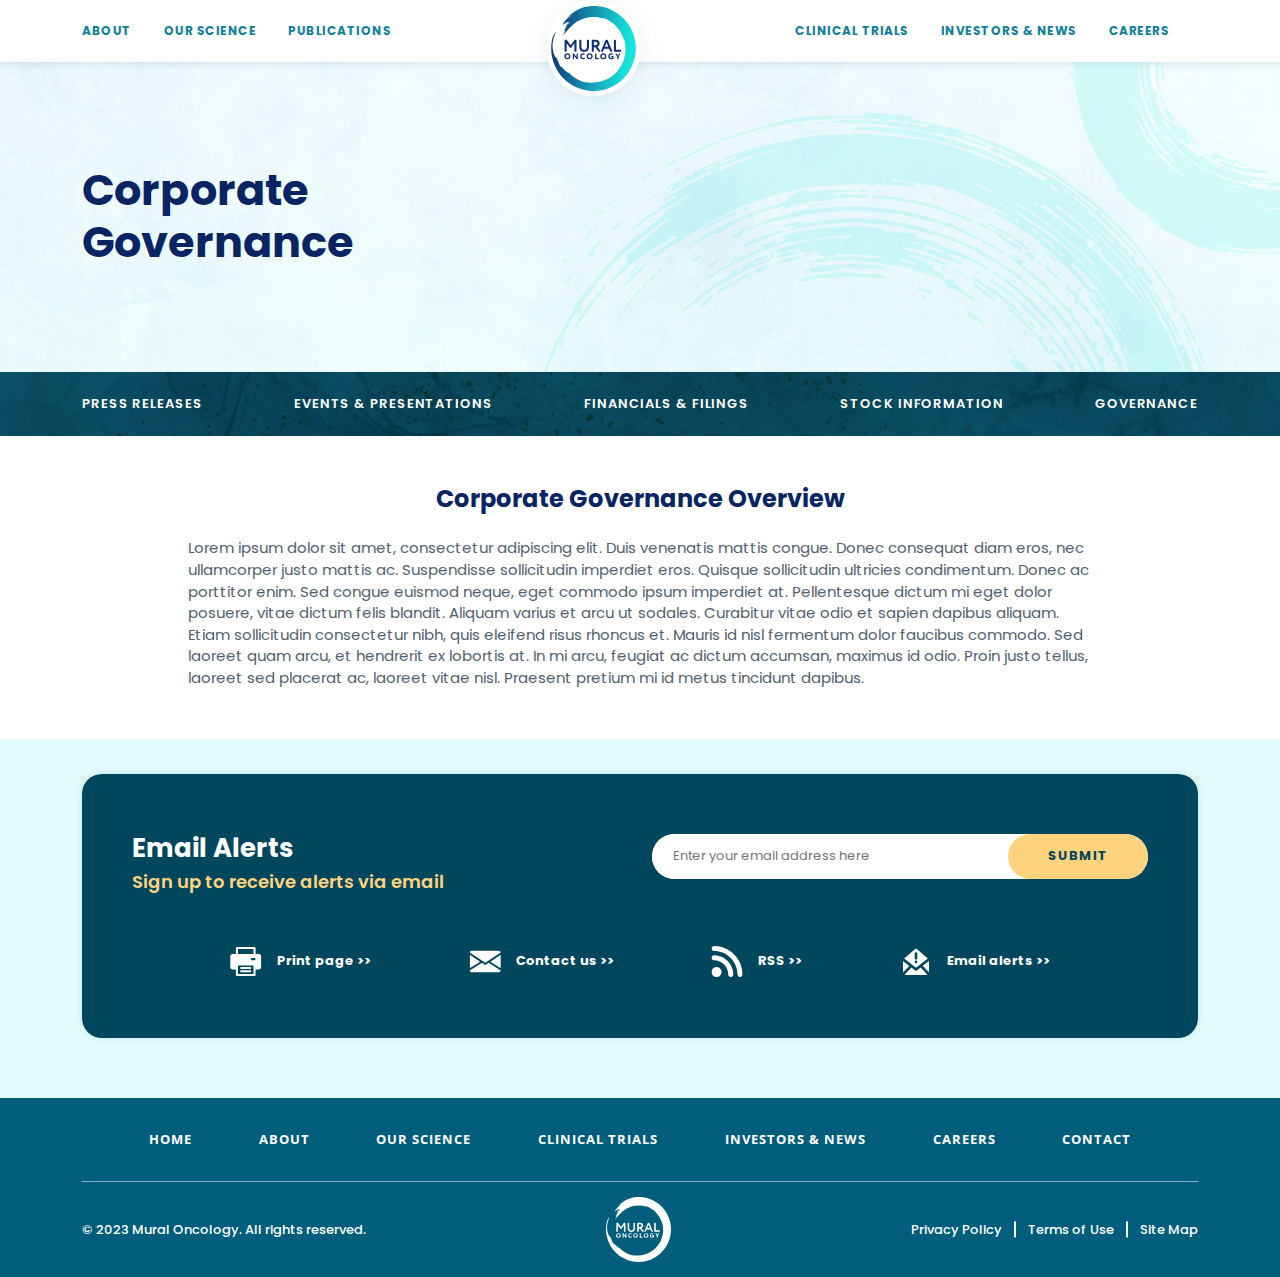
==== corporate-governance.html @ b58acbd0 "in-1" ====
<!DOCTYPE html>
<html lang="en">
  <head>
    <meta charset="utf-8" />
    <title>Investor</title>
    <meta
      name="viewport"
      content="width=device-width, initial-scale=1, shrink-to-fit=no"
    />
    <meta name="description" content="Site description will be here" />
    <link rel="stylesheet" type="text/css" href="css/bootstrap.min.css" />
    <link rel="stylesheet" type="text/css" href="css/owl.carousel.min.css" />
    <link
      href="https://kit-pro.fontawesome.com/releases/v5.15.2/css/pro.min.css"
      rel="stylesheet"
    />
    <link rel="stylesheet" href="css/nice-select.css" />
    <link rel="stylesheet" href="css/default-edit.css" />
    <link rel="stylesheet" type="text/css" href="style.css" />
    <link rel="stylesheet" type="text/css" href="css/responsive.css" />
    <!--End ALL STYLESHEET -->
  </head>

  <body>
    <!-- preloader -->
    <div id="preloader"></div>
    <!-- preloader-end -->
    <!-- main-wrap -->
    <div class="main-wrap">
      <!-- offcanvas-start -->
      <div class="offcanvas-menu">
        <div class="offmenu" id="menuParent">
          <a href="#" class="offcanvas-close"><i class="fal fa-times"></i></a>
          <ul class="mobile-menu" id="mbl-menu-parent">
            <li>
              <a
                class="collapsed"
                data-bs-toggle="collapse"
                data-bs-target="#mbl-mn-32"
                href="#"
                >ABOUT <i class="fal fa-chevron-down"></i
              ></a>
              <div
                class="collapse off-collapsed-items"
                id="mbl-mn-32"
                data-bs-parent="#mbl-menu-parent"
              >
                <ul class="dropdown-ul">
                  <li><a href="#">Leaders</a></li>
                </ul>
              </div>
            </li>
            <li>
              <a
                class="collapsed"
                data-bs-toggle="collapse"
                data-bs-target="#mbl-mn-er4"
                href="#"
                >OUR SCIENCE <i class="fal fa-chevron-down"></i
              ></a>
              <div
                class="collapse off-collapsed-items"
                id="mbl-mn-er4"
                data-bs-parent="#mbl-menu-parent"
              >
                <ul class="dropdown-ul">
                  <li><a href="#">Pipeline</a></li>
                </ul>
              </div>
            </li>
            <li><a href="#">PUBLICATIONS</a></li>
            <li><a href="#">CLINICAL TRIALS</a></li>
            <li>
              <a
                class="collapsed"
                data-bs-toggle="collapse"
                data-bs-target="#mbl-mn-sde"
                href="#"
                >INVESTORS & NEWS <i class="fal fa-chevron-down"></i
              ></a>
              <div
                class="collapse off-collapsed-items"
                id="mbl-mn-sde"
                data-bs-parent="#mbl-menu-parent"
              >
                <ul class="dropdown-ul">
                  <li><a href="press-release.html">Press Releases</a></li>
                  <li>
                    <a href="event-and-presentations.html"
                      >Events & Presentations</a
                    >
                  </li>
                  <li>
                    <a href="financials-and-filings.html"
                      >Financials & Filings</a
                    >
                  </li>
                  <li>
                    <a href="stock-information.html">Stock Information</a>
                  </li>
                  <li><a href="corporate-governance.html">Governance</a></li>
                </ul>
              </div>
            </li>
            <li><a href="#">CAREERS</a></li>
          </ul>
        </div>
      </div>
      <div class="offcanvas-overlay"></div>
      <!-- offcanvas-start-end -->

      <!-- header-section -->
      <header class="header-section">
        <div class="header-in">
          <div class="container">
            <div class="header-section__inner">
              <div class="header-left">
                <a href="#" class="offcanvas-open d-lg-none">
                  <i class="fal fa-bars"></i>
                </a>
                <div class="main-menu d-lg-block d-none">
                  <ul>
                    <li>
                      <a href="#">ABOUT</a>
                      <div class="main-dropdown">
                        <ul class="dropdown-ul">
                          <li><a href="#">Leaders</a></li>
                        </ul>
                      </div>
                    </li>
                    <li>
                      <a href="#">OUR SCIENCE</a>
                      <div class="main-dropdown">
                        <ul class="dropdown-ul">
                          <li><a href="#">Pipeline</a></li>
                        </ul>
                      </div>
                    </li>
                    <li><a href="#">PUBLICATIONS</a></li>
                  </ul>
                </div>
              </div>
              <a href="index.html" class="header-logo">
                <img src="images/logo.svg" alt="" />
              </a>
              <div class="header-right">
                <div class="main-menu d-lg-block d-none">
                  <ul>
                    <li><a href="#">CLINICAL TRIALS</a></li>
                    <li>
                      <a href="#">INVESTORS & NEWS</a>
                      <div class="main-dropdown">
                        <ul class="dropdown-ul">
                          <li>
                            <a href="press-release.html">Press Releases</a>
                          </li>
                          <li>
                            <a href="event-and-presentations.html"
                              >Events & Presentations</a
                            >
                          </li>
                          <li>
                            <a href="financials-and-filings.html"
                              >Financials & Filings</a
                            >
                          </li>
                          <li>
                            <a href="stock-information.html"
                              >Stock Information</a
                            >
                          </li>
                          <li>
                            <a href="corporate-governance.html">Governance</a>
                          </li>
                        </ul>
                      </div>
                    </li>
                    <li><a href="#">CAREERS</a></li>
                  </ul>
                </div>
                <a href="#" class="header-search-icon">
                  <i class="far fa-search"></i>
                </a>
              </div>
            </div>
          </div>
        </div>
      </header>
      <!--End header-section -->

      <!-- main -->
      <main>
        <!-- page-title-section -->
        <section class="page-title-section">
          <div class="container">
            <div class="page-title__inner">
              <div class="page-title__content">
                <h1 class="h1 mb-0">
                  Corporate <br />
                  Governance
                </h1>
              </div>
            </div>
          </div>
        </section>
        <!-- page-title-section-end -->

        <!-- bar-menu -->
        <div class="bar-menu__outer">
          <div class="container">
            <div class="bar-menu__inner">
              <div class="bar-menu">
                <ul>
                  <li><a href="press-release.html">Press Releases</a></li>
                  <li>
                    <a href="event-and-presentations.html"
                      >Events & Presentations</a
                    >
                  </li>
                  <li>
                    <a href="financials-and-filings.html"
                      >Financials & Filings</a
                    >
                  </li>
                  <li>
                    <a href="stock-information.html">Stock Information</a>
                  </li>
                  <li><a href="corporate-governance.html">Governance</a></li>
                </ul>
              </div>
            </div>
          </div>
        </div>
        <!-- bar-menu-end -->

        <!-- cp-section -->
        <section class="cp-section">
          <div class="container">
            <div class="cp-section__inner">
              <div class="cp-content cont-blk">
                <h2 class="h2">Corporate Governance Overview</h2>
                <p>
                  Lorem ipsum dolor sit amet, consectetur adipiscing elit. Duis
                  venenatis mattis congue. Donec consequat diam eros, nec
                  ullamcorper justo mattis ac. Suspendisse sollicitudin
                  imperdiet eros. Quisque sollicitudin ultricies condimentum.
                  Donec ac porttitor enim. Sed congue euismod neque, eget
                  commodo ipsum imperdiet at. Pellentesque dictum mi eget dolor
                  posuere, vitae dictum felis blandit. Aliquam varius et arcu ut
                  sodales. Curabitur vitae odio et sapien dapibus aliquam. Etiam
                  sollicitudin consectetur nibh, quis eleifend risus rhoncus et.
                  Mauris id nisl fermentum dolor faucibus commodo. Sed laoreet
                  quam arcu, et hendrerit ex lobortis at. In mi arcu, feugiat ac
                  dictum accumsan, maximus id odio. Proin justo tellus, laoreet
                  sed placerat ac, laoreet vitae nisl. Praesent pretium mi id
                  metus tincidunt dapibus.
                </p>
              </div>
            </div>
          </div>
        </section>
        <!-- cp-section-end -->

        <!-- cta-section -->
        <section class="cta-section">
          <div class="container">
            <div class="cta-section__inner">
              <div class="cta__box">
                <div class="cta__box__sr row">
                  <div class="col-lg-6">
                    <div class="cta__sr-content">
                      <h3>Email Alerts</h3>
                      <h4>Sign up to receive alerts via email</h4>
                    </div>
                  </div>
                  <div class="col-lg-6">
                    <div class="cta__mail">
                      <input
                        type="text"
                        class="input"
                        placeholder="Enter your email address here"
                      />
                      <button class="submit-button">SUBMIT</button>
                    </div>
                  </div>
                </div>
                <div class="cta__menu">
                  <a href="#" class="a">
                    <div class="icon">
                      <svg
                        xmlns="http://www.w3.org/2000/svg"
                        width="44"
                        height="43"
                        viewBox="0 0 44 43"
                        fill="none"
                      >
                        <g clip-path="url(#clip0_32_1271)">
                          <path
                            d="M27.799 33.5796H15.4297C14.6415 33.5796 14.0024 34.2213 14.0024 35.0129C14.0024 35.8046 14.6414 36.4463 15.4297 36.4463H27.7989C28.5871 36.4463 29.2261 35.8046 29.2261 35.0129C29.2261 34.2213 28.5871 33.5796 27.799 33.5796Z"
                            fill="white"
                          />
                          <path
                            d="M27.799 29.0591H15.4297C14.6415 29.0591 14.0024 29.7008 14.0024 30.4924C14.0024 31.2841 14.6414 31.9258 15.4297 31.9258H27.7989C28.5871 31.9258 29.2261 31.2841 29.2261 30.4924C29.2261 29.7008 28.5871 29.0591 27.799 29.0591Z"
                            fill="white"
                          />
                          <path
                            d="M39.6924 11.246H35.1513V2.95045C35.1513 2.1589 34.5123 1.51709 33.724 1.51709H9.50459C8.71642 1.51709 8.07735 2.15881 8.07735 2.95045V11.246H3.53621C1.69995 11.246 0.206055 12.7464 0.206055 14.5905V29.0108C0.206055 30.8549 1.69995 32.3552 3.53621 32.3552H8.0776V40.0494C8.0776 40.8409 8.71659 41.4827 9.50485 41.4827H33.7238C34.5119 41.4827 35.151 40.841 35.151 40.0494V32.3552H39.6924C41.5287 32.3552 43.0226 30.8549 43.0226 29.0108V14.5905C43.0226 12.7465 41.5287 11.246 39.6924 11.246ZM10.9318 4.38381H32.2968V11.246H10.9318V4.38381ZM32.2965 38.616H10.9321C10.9321 38.3359 10.9321 27.2359 10.9321 26.8894H32.2966C32.2965 27.2446 32.2965 38.3467 32.2965 38.616ZM33.724 19.6625H30.0911C29.3029 19.6625 28.6638 19.0208 28.6638 18.2291C28.6638 17.4375 29.3028 16.7958 30.0911 16.7958H33.724C34.5122 16.7958 35.1513 17.4375 35.1513 18.2291C35.1513 19.0208 34.5123 19.6625 33.724 19.6625Z"
                            fill="white"
                          />
                        </g>
                        <defs>
                          <clipPath id="clip0_32_1271">
                            <rect
                              width="42.8165"
                              height="43"
                              fill="white"
                              transform="translate(0.206055)"
                            />
                          </clipPath>
                        </defs>
                      </svg>
                    </div>
                    <div class="text">Print page >></div>
                  </a>
                  <a href="#" class="a">
                    <div class="icon">
                      <svg
                        xmlns="http://www.w3.org/2000/svg"
                        width="44"
                        height="43"
                        viewBox="0 0 44 43"
                        fill="none"
                      >
                        <g clip-path="url(#clip0_32_1777)">
                          <path
                            d="M29.3076 21.7204L43.7421 30.8848V12.169L29.3076 21.7204Z"
                            fill="white"
                          />
                          <path
                            d="M0.925781 12.169V30.8848L15.3603 21.7204L0.925781 12.169Z"
                            fill="white"
                          />
                          <path
                            d="M41.066 6.71875H3.60161C2.26627 6.71875 1.20656 7.7185 1.00586 9.00581L22.3338 23.1179L43.6618 9.00581C43.4611 7.7185 42.4014 6.71875 41.066 6.71875Z"
                            fill="white"
                          />
                          <path
                            d="M26.8563 23.3436L23.0698 25.8484C22.845 25.9962 22.5907 26.0688 22.3338 26.0688C22.0769 26.0688 21.8227 25.9962 21.5979 25.8484L17.8114 23.3409L1.01123 34.013C1.21728 35.2896 2.27164 36.2813 3.60163 36.2813H41.0661C42.3961 36.2813 43.4504 35.2896 43.6565 34.013L26.8563 23.3436Z"
                            fill="white"
                          />
                        </g>
                        <defs>
                          <clipPath id="clip0_32_1777">
                            <rect
                              width="42.8165"
                              height="43"
                              fill="white"
                              transform="translate(0.925781)"
                            />
                          </clipPath>
                        </defs>
                      </svg>
                    </div>
                    <div class="text">Contact us >></div>
                  </a>
                  <a href="#" class="a">
                    <div class="icon">
                      <svg
                        xmlns="http://www.w3.org/2000/svg"
                        width="44"
                        height="43"
                        viewBox="0 0 44 43"
                        fill="none"
                      >
                        <g clip-path="url(#clip0_32_1303)">
                          <path
                            d="M7.64222 42.913C11.4562 42.913 14.5481 39.8078 14.5481 35.9775C14.5481 32.1471 11.4562 29.042 7.64222 29.042C3.8282 29.042 0.736328 32.1471 0.736328 35.9775C0.736328 39.8078 3.8282 42.913 7.64222 42.913Z"
                            fill="white"
                          />
                          <path
                            d="M23.7675 39.5151C23.7675 41.4223 25.3214 42.9828 27.2205 42.9828C29.1196 42.9828 30.6734 41.4223 30.6734 39.5151C30.6734 24.8119 18.7608 12.8135 4.08576 12.8135C2.18664 12.8135 0.632812 14.374 0.632812 16.2812C0.632812 18.1885 2.18664 19.749 4.08576 19.749C14.9625 19.749 23.7675 28.6264 23.7675 39.5151Z"
                            fill="white"
                          />
                          <path
                            d="M39.9965 42.9829C41.8956 42.9829 43.4495 41.4224 43.4495 39.5152C43.4495 17.7377 25.8049 0.0175781 4.12042 0.0175781C2.22131 0.0175781 0.66748 1.57806 0.66748 3.48532C0.66748 5.39258 2.22131 6.95306 4.12042 6.95306C22.0067 6.95306 36.5436 21.5523 36.5436 39.5152C36.5436 41.4224 38.0629 42.9829 39.9965 42.9829Z"
                            fill="white"
                          />
                        </g>
                        <defs>
                          <clipPath id="clip0_32_1303">
                            <rect
                              width="42.8165"
                              height="43"
                              fill="white"
                              transform="translate(0.632812)"
                            />
                          </clipPath>
                        </defs>
                      </svg>
                    </div>
                    <div class="text">RSS >></div>
                  </a>
                  <a href="#" class="a">
                    <div class="icon">
                      <svg
                        xmlns="http://www.w3.org/2000/svg"
                        width="53"
                        height="52"
                        viewBox="0 0 53 52"
                        fill="none"
                      >
                        <path
                          d="M37.6044 32.3698L48.0549 24.1777V41.1665C48.0549 41.8013 47.9341 42.4015 47.7658 42.9843L37.6044 32.3698ZM34.187 35.0522L27.8075 40.055C27.417 40.3605 26.9489 40.5122 26.4807 40.5122C26.0125 40.5122 25.5422 40.3605 25.1539 40.055L18.8413 35.1042L7.84059 46.5983C8.85889 47.2678 10.0735 47.6665 11.3788 47.6665H41.5826C42.9202 47.6665 44.1651 47.257 45.2006 46.5528L34.187 35.0522ZM4.90649 24.1777V41.1665C4.90649 41.836 5.0381 42.4708 5.22364 43.0797L15.4218 32.424L4.90649 24.1777ZM46.1068 20.2083L26.4807 35.5982L6.8568 20.2105L25.1215 4.45234C25.9327 3.75034 27.1301 3.75467 27.937 4.45451L46.1068 20.2083ZM28.6381 25.7507C28.6381 24.5525 27.6738 23.584 26.4807 23.584C25.2876 23.584 24.3233 24.5525 24.3233 25.7507V25.9998C24.3233 27.198 25.2876 28.1665 26.4807 28.1665C27.6738 28.1665 28.6381 27.198 28.6381 25.9998V25.7507ZM28.6381 19.827V11.8407C28.6381 10.6425 27.6738 9.67401 26.4807 9.67401C25.2876 9.67401 24.3233 10.6425 24.3233 11.8407V19.8292C24.3233 21.0273 25.2876 21.9958 26.4807 21.9958C27.6738 21.9958 28.6381 21.0252 28.6381 19.827Z"
                          fill="white"
                        />
                      </svg>
                    </div>
                    <div class="text">Email alerts >></div>
                  </a>
                </div>
              </div>
            </div>
          </div>
        </section>
        <!-- cta-section-end -->
      </main>
      <!-- main end -->

      <!-- footer-section -->
      <footer class="footer-section">
        <div class="container">
          <div class="footer-section__inner">
            <div class="footer-menu">
              <ul>
                <li><a href="#">HOME</a></li>
                <li><a href="#">ABOUT</a></li>
                <li><a href="#">OUR SCIENCE</a></li>
                <li><a href="#">CLINICAL TRIALS</a></li>
                <li><a href="#">INVESTORS & NEWS</a></li>
                <li><a href="#">CAREERS</a></li>
                <li><a href="#">CONTACT</a></li>
              </ul>
            </div>
            <div class="footer__bottom">
              <p class="copy-right mb-0">
                © 2023 Mural Oncology. All rights reserved.
              </p>
              <a href="index.html" class="footer__logo">
                <img src="images/footer-logo.svg" alt="" />
              </a>
              <ul class="ft-bt-menu">
                <li><a href="#">Privacy Policy</a></li>
                <li><a href="#">Terms of Use</a></li>
                <li><a href="#">Site Map</a></li>
              </ul>
            </div>
          </div>
        </div>
      </footer>
      <!--End footer-section -->
    </div>
    <!-- main-wrap -->

    <!-- js -->
    <script src="js/jquery-3.6.0.min.js"></script>
    <script src="js/bootstrap.bundle.min.js"></script>
    <script src="js/jquery.nice-select.min.js"></script>
    <script src="js/owl.carousel.min.js"></script>
    <script src="js/main.js"></script>
    <!-- End All Js -->
  </body>
</html>
---- css/nice-select.css ----
.nice-select {
  -webkit-tap-highlight-color: transparent;
  background-color: #fff;
  border-radius: 5px;
  border: solid 1px #e8e8e8;
  box-sizing: border-box;
  clear: both;
  cursor: pointer;
  display: block;
  float: left;
  font-family: inherit;
  font-size: 14px;
  font-weight: normal;
  height: 42px;
  line-height: 40px;
  outline: none;
  padding-left: 18px;
  padding-right: 30px;
  position: relative;
  text-align: left !important;
  -webkit-transition: all 0.2s ease-in-out;
  transition: all 0.2s ease-in-out;
  -webkit-user-select: none;
     -moz-user-select: none;
      -ms-user-select: none;
          user-select: none;
  white-space: nowrap;
  width: auto; }
  .nice-select:hover {
    border-color: #dbdbdb; }
  .nice-select:active, .nice-select.open, .nice-select:focus {
    border-color: #999; }
  .nice-select:after {
    border-bottom: 2px solid #999;
    border-right: 2px solid #999;
    content: '';
    display: block;
    height: 5px;
    margin-top: -4px;
    pointer-events: none;
    position: absolute;
    right: 12px;
    top: 50%;
    -webkit-transform-origin: 66% 66%;
        -ms-transform-origin: 66% 66%;
            transform-origin: 66% 66%;
    -webkit-transform: rotate(45deg);
        -ms-transform: rotate(45deg);
            transform: rotate(45deg);
    -webkit-transition: all 0.15s ease-in-out;
    transition: all 0.15s ease-in-out;
    width: 5px; }
  .nice-select.open:after {
    -webkit-transform: rotate(-135deg);
        -ms-transform: rotate(-135deg);
            transform: rotate(-135deg); }
  .nice-select.open .list {
    opacity: 1;
    pointer-events: auto;
    -webkit-transform: scale(1) translateY(0);
        -ms-transform: scale(1) translateY(0);
            transform: scale(1) translateY(0); }
  .nice-select.disabled {
    border-color: #ededed;
    color: #999;
    pointer-events: none; }
    .nice-select.disabled:after {
      border-color: #cccccc; }
  .nice-select.wide {
    width: 100%; }
    .nice-select.wide .list {
      left: 0 !important;
      right: 0 !important; }
  .nice-select.right {
    float: right; }
    .nice-select.right .list {
      left: auto;
      right: 0; }
  .nice-select.small {
    font-size: 12px;
    height: 36px;
    line-height: 34px; }
    .nice-select.small:after {
      height: 4px;
      width: 4px; }
    .nice-select.small .option {
      line-height: 34px;
      min-height: 34px; }
  .nice-select .list {
    background-color: #fff;
    border-radius: 5px;
    box-shadow: 0 0 0 1px rgba(68, 68, 68, 0.11);
    box-sizing: border-box;
    margin-top: 4px;
    opacity: 0;
    overflow: hidden;
    padding: 0;
    pointer-events: none;
    position: absolute;
    top: 100%;
    left: 0;
    -webkit-transform-origin: 50% 0;
        -ms-transform-origin: 50% 0;
            transform-origin: 50% 0;
    -webkit-transform: scale(0.75) translateY(-21px);
        -ms-transform: scale(0.75) translateY(-21px);
            transform: scale(0.75) translateY(-21px);
    -webkit-transition: all 0.2s cubic-bezier(0.5, 0, 0, 1.25), opacity 0.15s ease-out;
    transition: all 0.2s cubic-bezier(0.5, 0, 0, 1.25), opacity 0.15s ease-out;
    z-index: 9; }
    .nice-select .list:hover .option:not(:hover) {
      background-color: transparent !important; }
  .nice-select .option {
    cursor: pointer;
    font-weight: 400;
    line-height: 40px;
    list-style: none;
    min-height: 40px;
    outline: none;
    padding-left: 18px;
    padding-right: 29px;
    text-align: left;
    -webkit-transition: all 0.2s;
    transition: all 0.2s; }
    .nice-select .option:hover, .nice-select .option.focus, .nice-select .option.selected.focus {
      background-color: #f6f6f6; }
    .nice-select .option.selected {
      font-weight: bold; }
    .nice-select .option.disabled {
      background-color: transparent;
      color: #999;
      cursor: default; }

.no-csspointerevents .nice-select .list {
  display: none; }

.no-csspointerevents .nice-select.open .list {
  display: block; }
---- css/default-edit.css ----
/* ---buttons--- */
.default-button {
    font-size: 15px;
    gap: 10px;
    min-height: 41px;
    padding: 3px 52px;
    letter-spacing: 1.5px;
    display: inline-flex;
    align-items: center;
    justify-content: center;
    text-align: center;
    background: #005D7B;
    color: #fff;
    border-radius: 40px;
    position: relative;
    z-index: 10;
    text-transform: uppercase;
    font-weight: 700;
    font-family: var(--openSans);
    transition: 0.3s;
}
.default-button::after {
    content: '';
    height: 100%;
    width: 100%;
    top: 0;
    left: 0;
    display: block;
    position: absolute;
    border-radius: inherit;
    background: linear-gradient(91deg, #18E1DA 9.72%, #00BECC 97.7%);
    z-index: -1;
    opacity: 0;
    transition: 0.3s;
}
.default-button:hover::after {
    opacity: 1;
}

.default-button:hover {
    color: #fff;
}

.default-button--theme4 {
    background: var(--theme__color4);
    color: #005D7B;
}

.default-button--sw {
    padding-left: 34px;
    padding-right: 34px;
}

.default-button .i4 {
    font-size: 17px;
    color: var(--theme__color4);
    transition: 0.3s;
}
.default-button:hover .i4 {
    color: #fff;
}
/* ---buttons---end */

/* small-tools */
.underline {
    text-decoration: underline !important;
}
.h-initial {
    height: initial !important;
}
.space-nowrap {
    white-space: nowrap;
}
.hidden-scroll {
    overflow-y: auto !important;
    -ms-overflow-style: none !important;  /* IE and Edge */
    scrollbar-width: none !important;  /* Firefox */
}
.hidden-scroll::-webkit-scrollbar {
    display: none !important;
}
.pseudo-before-none::before {
    display: none !important;
}
.pseudo-after-none::after {
    display: none !important;
}
.pseudo-none::before,
.pseudo-none::after {
    display: none !important;
}



.flip {
    transform: rotateY(180deg);
}
.flip-x {
    transform: rotateX(180deg);
}
.rotate1_8 {
    transform: rotate(45deg) !important;
}
.rotate2_8 {
    transform: rotate(90deg) !important;
}
.rotate3_8 {
    transform: rotate(135deg) !important;
}
.rotate4_8 {
    transform: rotate(180deg) !important;
}
.rotate5_8 {
    transform: rotate(225deg) !important;
}
.rotate6_8 {
    transform: rotate(270deg) !important;
}
.rotate7_8 {
    transform: rotate(315deg) !important;
}
.rotate8_8 {
    transform: rotate(360deg) !important;
}


/* bg */
.bg-theme1 {
    background: var(--theme__color1) !important;
}
.bg-theme2 {
    background: var(--theme__color2) !important;
}
.bg-theme3 {
    background: var(--theme__color3) !important;
}
.bg-theme4 {
    background: var(--theme__color4) !important;
}
.bg-theme5 {
    background: var(--theme__color5) !important;
}

/* hover--bg */
.hover-bg-theme1:hover {
    background: var(--theme__color1) !important;
}
.hover-bg-theme2:hover {
    background: var(--theme__color2) !important;
}
.hover-bg-theme3:hover {
    background: var(--theme__color3) !important;
}
.hover-bg-theme4:hover {
    background: var(--theme__color4) !important;
}
.hover-bg-theme5:hover {
    background: var(--theme__color5) !important;
}


/* fonts */
.font1 {
    font-family: var(--font1);
}
.font2 {
    font-family: var(--font2);
}
.font3 {
    font-family: var(--font3);
}
.font4 {
    font-family: var(--font4);
}


/* text-color */
.color-white {
    color: #fff !important;
}
.color-text {
    color: var(--text__color1) !important;
}
.color-theme1 {
    color: var(--theme__color1) !important;
}
.color-theme2 {
    color: var(--theme__color2) !important;
}
.color-theme3 {
    color: var(--theme__color3) !important;
}
.color-theme4 {
    color: var(--theme__color4) !important;
}
.color-theme5 {
    color: var(--theme__color5) !important;
}


/* text-align */
.text-left {
    text-align: left !important;
}
.text-right {
    text-align: right !important;
}
.text-center {
    text-align: center !important;
}
.text-justified {
    text-align: justify !important;
}


/* font-weights */
.fw-300 {
    font-weight: 300 !important;
}
.fw-400 {
    font-weight: 400 !important;
}
.fw-500 {
    font-weight: 500 !important;
}
.fw-600{
    font-weight: 600!important;
}
.fw-700 {
    font-weight: 700 !important;
}
.fw-800{
    font-weight: 800!important;
}



/* nice-select-edit */
.nice-select {
    height: initial;
    min-height: initial;
    line-height: 1;
    padding: 0 20px 0 0;
    float: none;
    display: inline-block;
    border: none;
}
.nice-select:after {
    margin-top: -2px;
}
.nice-select .list .option,
.nice-select.open .list .option {
    font-size: 16px;
    line-height: initial;
    min-height: initial;
    padding: 13px 15px;
    min-width: 50px;
}
.nice-select .option.selected {
    font-weight: inherit;
}
.nice-select .list {
    border-radius: 2px;
    min-width: 100%;
}

@media (max-width: 767px) {
    .nice-select .list .option,
    .nice-select.open .list .option {
        font-size: 16px;
        line-height: initial;
        min-height: initial;
        padding: 8px 12px;
        min-width: 50px;
    } 
}





/* important */
#scrollUp {
    background-image: url("../images/base/top.png");
    bottom: 20px;
    right: 20px;
    width: 38px;    /* Width of image */
    height: 38px;   /* Height of image */
    color: transparent;
}
---- style.css ----
/*-----------------------------------=========Main-Style-Sheet=========----------------------------------------*/


@import url('https://fonts.googleapis.com/css2?family=Open+Sans:wght@300;400;500;600;700;800&family=Poppins:wght@300;400;500;600;700;800&display=swap');
:root {
  --theme__color1: #11809C;
  --theme__color2: #18E1DA;
  --theme__color3: #092462;
  --theme__color4: #FFD37D;
  --theme__color5: #8E6F1A;
  --poppins: 'Poppins', sans-serif;
  --openSans: 'Open Sans', sans-serif;
}
*,::before,::after {
  box-sizing: border-box;
}
body {
  font-size: 16px;
  line-height: 1.5;
  background-color: #fff;
  color: #51616F;
  overflow-x: hidden;
  word-wrap: break-word;
  word-break: normal;
  font-weight: 400;
  -webkit-font-smoothing: antialiased;
  font-family: var(--poppins);
}
a, a:active, a:active, a:hover {
  text-decoration:none !important;
  color: inherit;
}
input{
  -ms-box-sizing: border-box;
  box-sizing: border-box;
}
a:hover,
a:focus,
input:focus,
input:hover,
select:focus,
select:hover,
select:active,
textarea:focus,
textarea:hover,
button:focus {
  outline: none;
}
::placeholder {
  opacity: 1;
}
:focus::placeholder {
  opacity: 0;
}
table {
  border-collapse: separate;
  border-spacing: 0;
  table-layout: fixed; /* Prevents HTML tables from becoming too wide */
  width: 100%;
}
img {
  -ms-interpolation-mode: bicubic;
  border: 0;
  height: auto;
  max-width: 100%;
  vertical-align: middle;
}
iframe {
  width: 100%;
}
h1, h2, h3, h4, h5, h6,
.h1, .h2, .h3, .h4, .h5, .h6{
  font-weight: 700;
}
ul{
    margin: 0;
    padding: 0;
    list-style: none;
}
p{
  margin-bottom: 15px;
}
p:last-child{
  margin: 0;
}
.main-wrap {
  width: 100%;
  overflow: hidden;
}
@media (max-width: 1799px) and (min-width: 1200px) {
  .container {
    max-width: 1140px;
  }
}
@media (min-width: 1800px) {
  .container {
    max-width: 1400px;
  }
}



/* header */
.header-section {
  position: relative;
  top: 0;
  left: 0;
  width: 100%;
  z-index: 100;
}
.header-in {
  background: #fff;
  box-shadow: 0px 3px 6px 0px rgba(112, 144, 176, 0.16);
}
.header-section__inner {
  display: flex;
  align-items: center;
  justify-content: space-between;
}

.header-left {

}
.header-right {
  gap: 42px;
  display: flex;
  align-items: center;
}
.header-logo {
  width: 146px;
  margin-bottom: -63px;
  filter: drop-shadow(0px 5px 10px rgba(16, 110, 132, 0.10));
  border-radius: 50%;
  display: flex;
}
.header-logo img {

}

.main-menu {

}
.main-menu > ul {
  gap: 44px;
  display: flex;
}
.main-menu > ul > li {
  position: relative;
}
.main-menu > ul > li > a {
  font-size: 15px;
  padding: 29px 0;
  display: flex;
  font-weight: 700;
  letter-spacing: 0.9px;
  text-transform: uppercase;
  color: var(--theme__color1);
  transition: 0.3s;
}
.main-menu > ul > li:hover  > a{
  color: var(--theme__color3);
}

.main-menu > ul > li > .main-dropdown {
  left: -22px;
  position: absolute;
  top: 100%;
  padding: 15px 22px;
  /* min-width: calc(100% + 44px); */
  min-width: 260px;
  background: #fff;
  box-shadow: 3px 8px 10px 0px rgba(0, 0, 0, 0.05);
  opacity: 0;
  visibility: hidden;
  transform: translate(0,5px);
  transition: 0.3s;
  inset: 100% -22px auto -22px;
}
.main-menu > ul > li:hover > .main-dropdown {
  opacity: 1;
  visibility: visible;
  transform: translate(0,0px);
}
.dropdown-ul {

}
.dropdown-ul > li {

}
.dropdown-ul > li > a {
  font-size: 16px;
  padding: 15px 0;
  display: flex;
  font-weight: 600;
  text-transform: uppercase;
  color: var(--theme__color1);
  transition: 0.3s;
  white-space: nowrap;
}
.dropdown-ul > li > a:hover {
  color: var(--theme__color3);
}


.header-search-icon {
  font-size: 22px;
  color: var(--theme__color1);
  transition: 0.3s;
}
.header-search-icon:hover {
  color: var(--theme__color3);
}
/* header-end */


/* ---offcanvas-css--- */
.offcanvas-open {
  font-size: 22px;
  transition: 0.3s;
  color: var(--theme__color1);
}
.offcanvas-open:hover {
  color: #97A3AE;
}
.offcanvas-close {
  color: var(--theme__color1);
  position: absolute;
  transition: 0.3s;
  right: 15px;
  top: 15px;
  font-size: 20px;
  line-height: 1;
}
.offcanvas-close:hover {
  color: #97A3AE;
}
.offcanvas-menu {
  position: fixed;
  height: 100%;
  width: 100%;
  top: 0;
  left: 0;
  z-index: 1000;
  transform: translateX(-105%);
  transition: 0.3s;
}
.offcanvas-menu.active {
  transform: translate(0);
}
.offcanvas-menu .offmenu {
  max-width: 250px;
  min-width: 200px;
  z-index: 5;
  position: relative;
  background: #fff;
  height: 100%;
  padding: 50px 20px 40px;
  overflow: auto;
  -ms-overflow-style: none;  /* IE and Edge */
  scrollbar-width: none;  /* Firefox */
}
.offcanvas-menu .offmenu :-webkit-scrollbar {
  display: none;
}
.mobile-menu li a {
  display: block;
  text-align: center;
  font-size: 13px;
  font-weight: 600;
  color: var(--theme__color1);
  padding: 5px;
  display: flex;
  gap: 10px;
  align-items: center;
  transition: 0.3s;
  justify-content: space-between;
}
.mobile-menu li a:hover {
  color: var(--theme__color3);
}
.mobile-menu li .dropdown-ul li a {
  padding: 7px 10px;
}
.off-collapsed-items {
  background: #E3FBFA;
}
.offcanvas-overlay {
  position: fixed;
  top: 0;
  left: 0;
  height: 100%;
  width: 100%;
  background: rgba(0, 0, 0, 0.178);
  z-index: 2;
  transform: 0;
  z-index: 900;
  opacity: 0;
  visibility: hidden;
  transition: 0.3s;
}
.offcanvas-overlay.active {
  opacity: 1;
  visibility: visible;
}
/* ---offcanvas-css-end---*/

/* --preloader-- */
#preloader {
  position: fixed;
  top: 0;
  left: 0;
  right: 0;
  bottom: 0;
  z-index: 9999;
  overflow: hidden;
  background: #fff;
}
#preloader:before {
  content: "";
  position: fixed;
  top: calc(50% - 30px);
  left: calc(50% - 30px);
  border: 6px solid var(--theme__color1);
  border-top-color: #e2eefd;
  border-radius: 50%;
  width: 60px;
  height: 60px;
  -webkit-animation: animate-preloader 1s linear infinite;
  animation: animate-preloader 1s linear infinite;
}
@-webkit-keyframes animate-preloader {
  0% {
      transform: rotate(0deg);
  }
  100% {
      transform: rotate(360deg);
  }
}
@keyframes animate-preloader {
  0% {
      transform: rotate(0deg);
  }
  100% {
      transform: rotate(360deg);
  }
}
/* --preloader-end-- */


/* ---hero-section--- */
.hero-section {
  background: url('images/hero-bg.png') no-repeat center center/cover;
  position: relative;
  z-index: 10;
  overflow: hidden;
}
.hero-section::after {
  content: '';
  height: 100%;
  width: 80%;
  left: 0;
  top: 0;
  background: linear-gradient(90deg, rgba(255, 249, 228, 0.90) 26.03%, rgba(255, 255, 236, 0.00) 81.83%);
  z-index: -5;
  display: block;
  position: absolute;
}
.hero-section__inner {
  min-height: 565px;
  display: flex;
  align-items: center;
  position: relative;
}
.hero-shape1 {
  width: 711px;
  position: absolute;
  top: -160px;
  left: -465px;
  z-index: -2;
}
.hero-content {

}
.hero-content .h1 {
  font-size: 60px;
  color: var(--theme__color3);
  line-height: 1.08333333;
}
/* ---hero-section---end */


/* ---bar-menu--- */
.bar-menu__outer {
  background: url('images/bar-menu-bg.png') no-repeat center center/cover;
}
.bar-menu__inner {

}
.bar-menu {

}
.bar-menu > ul {
  display: flex;
  justify-content: space-between;
}
.bar-menu > ul > li {

}
.bar-menu > ul > li > a {
  font-size: 15px;
  padding: 32px 0;
  display: flex;
  font-weight: 600;
  color: #fff;
  letter-spacing: 1.5px;
  text-transform: uppercase;
  transition: 0.3s;
}
.bar-menu > ul > li > a:hover {
  color: var(--theme__color4);
}
/* ---bar-menu---end */


/* ---common--- */
.h2 {
  font-size: 32px;
  margin-bottom: 36px;
  line-height: 112.5%;
  color: var(--theme__color3);
}
p {
  font-size: 18px;
  line-height: 144.444%;
}
.cont-blk {
  display: flex;
  flex-direction: column;
  align-items: flex-start;
}
.cont-blk--center {
  align-items: center;
  text-align: center;
}
/* ---common---end */


/* ---cp-section--- */
.cp-section {
  padding: 80px 0;
} 
.cp-section__inner {
  padding: 0 9.5%;
}
.cp-content {

}
.cp-content .h2 {
  align-self: center;
}
/* ---cp-section---end */


/* ---pr-section--- */
.pr-section {
  padding: 120px 0;
  background: url('images/pr-bg.png') no-repeat center center/cover;
}
.pr-section__inner {

}
.pr-row {

}
.pr-row__title {

}

.x-card__wrapper {
  gap: 21px;
  display: flex;
  flex-direction: column;
}
.x-card {
  padding: 33px 43px;
  border-radius: 22px;
  background: #fff;
  box-shadow: 3px 3px 6px 0px rgba(0, 93, 123, 0.13);
  transition: 0.3s;
}
.x-card:hover {
  background: #005D7B;
}
.x-card .th4 {
  font-size: 18px;
  margin-bottom: 8px;
  color: var(--theme__color5);
  line-height: 144.444%;
  transition: 0.3s;
}
.x-card:hover .th4 {
  color: var(--theme__color4);
}
.x-card h3 {
  font-size: 25px;
  font-weight: 400;
  color: #51616F;
  line-height: 130%;
  transition: 0.3s;
}
.x-card:hover h3 {
  color: #fff;
}

.pr-x-cards-foot {
  margin-top: 30px;
  display: flex;
  justify-content: flex-end;
}
/* ---pr-section---end */


/* ---ip-section--- */
.ip-section {
  padding: 100px 0 50px;
  background: url('images/ip-bg.png') no-repeat center center/cover;
}
.ip-section__inner {

}

.ip-t-row {

}
.ip-t-row__title {

}
.ip-t-row__image {
  height: 533px;
  border-radius: 22px;
  width: 100%;
  background: url('images/placeholder-image.png') no-repeat center center/cover;
}
.ip-t-row__image img {
  height: 100%;
  width: 100%;
  object-fit: cover;
  object-position: center;
  border-radius: inherit;
}

.ip-b-row {
  padding-top: 95px;
}
.ip-box {
  border-radius: 30px;
  background: #fff;
}
.ip-box__title {
  padding: 32px 47px;
  border-top-left-radius: inherit;
  border-top-right-radius: inherit;
  background: #005D7B;
  color: #fff;
}
.ip-box__title h3 {
  font-size: 32px;
  line-height: 112.5%;
}
.ip-box__body {
  padding: 33px 36px;
}
.ip-cg {
  margin-bottom: 20px;
}
.ip-cg h4 {
  font-size: 16px;
  margin-bottom: 0px;
  font-weight: 600;
  letter-spacing: 1.6px;
  text-transform: uppercase;
  color: var(--theme__color1);
}
.ip-cg h3 {
  font-size: 24px;
  font-weight: 700;
  line-height: normal;
  color: #51616F;
}
.ip-cg h3.sb {
  font-size: 32px;
}
.ip-cg h3 .grn {
  color: #007A1D;
}

.ip-bd__ft {
  padding-top: 5px;
}
.ip-bd__ft .button {
  margin-bottom: 20px;
}
.ip-bd__ft p {
  font-size: 16px;
}

.ip-box-f__image {
  height: 345px;
  width: 100%;
  background: url('images/placeholder-image.png') no-repeat center center/cover;
}
.ip-box-f__image img {
  height: 100%;
  width: 100%;
  object-fit: cover;
  object-position: center;
  border-radius: inherit
}
/* ---ip-section---end */


/* ---cta-section--- */
.cta-section {
  padding: 50px 0 85px;
  background: #E3FBFA;
}
.cta-section__inner {

}

.cta__box {
  padding: 90px 80px 80px;
  border-radius: 30px;
  background: #00465C;
  color: #fff;
  box-shadow: 0px 0px 6px 2px rgba(9, 36, 98, 0.07);
}
.cta__box__sr {

}
.cta__sr-content {

}
.cta__sr-content h3 {
  font-size: 32px;
  line-height: 112.5%;
}
.cta__sr-content h4 {
  font-size: 24px;
  font-weight: 600;
  color: var(--theme__color4);
  line-height: 122.464%;
}
.cta__mail {
  display: flex;
  width: 100%;
  border-radius: 40px;
  background: #fff;
  border-radius: 40px;
}
.cta__mail .input {
  height: 55px;
  padding: 10px 28px;
  font-size: 16px;
  font-weight: 400;
  color: #51616F;
  line-height: 162.5%;
  border: 1px solid transparent;
  flex-grow: 1;
  border-radius: 40px;
  background: #fff;
}
.cta__mail .submit-button {
  font-size: 16px;
  height: 55px;
  width: 208px;
  font-style: normal;
  font-weight: 700;
  line-height: normal;
  letter-spacing: 1.6px;
  text-transform: uppercase;  
  border: none;
  background: var(--theme__color4);
  color: #00465C;
  border-radius: 40px;
  display: flex;
  align-items: center;
  justify-content: center;
  position: relative;
  z-index: 10;
  transition: 0.3s;
}
.cta__mail .submit-button:hover {
  color: #fff;
}
.cta__mail .submit-button::after {
  content: '';
  height: 100%;
  width: 100%;
  top: 0;
  left: 0;
  display: block;
  position: absolute;
  border-radius: inherit;
  background: linear-gradient(91deg, #18E1DA 9.72%, #00BECC 97.7%);
  z-index: -1;
  opacity: 0;
  transition: 0.3s;
}
.cta__mail .submit-button:hover::after {
  opacity: 1;
}


.cta__menu {
  margin-top: 50px;
  display: flex;
  justify-content: space-evenly;
}
.cta__menu .a {
  font-size: 16px;
  gap: 21px;
  font-weight: 700;
  line-height: 156.25%;
  align-items: center;
  display: flex;
  transition: 0.3s;
}
.cta__menu .a:hover {
  color: var(--theme__color2);
}
.cta__menu .a .icon {

}
.cta__menu .a .icon svg {
  width: 100%;
}
.cta__menu .a .icon svg [fill="white"] {
  transition: 0.3s;
}
.cta__menu .a:hover .icon svg [fill="white"] {
  fill: var(--theme__color2);
}
.cta__menu .a .text {

}
/* ---cta-section---end */


/* ---footer-section--- */
.footer-section {
  background: #005D7B;
  color: #fff;
}
.footer-section__inner {

}

.footer-menu {
  padding: 50px 0;
}
.footer-menu ul {
  display: flex;
  align-items: center;
  justify-content: space-evenly;
}
.footer-menu ul li {

}
.footer-menu ul li a {
  font-size: 15px;
  font-style: normal;
  font-weight: 700;
  line-height: normal;
  letter-spacing: 1.5px;
  text-transform: uppercase;
  transition: 0.3s;
  font-family: var(--openSans);
}
.footer-menu ul li a:hover {
  color: var(--theme__color4);
}

.footer__bottom {
  padding: 23px 0;
  border-top: 1px solid rgba(255, 255, 255, 0.50);
  display: flex;
  justify-content: space-between;
  align-items: center;
}
.copy-right {
  font-size: 16px;
  font-weight: 500;
  line-height: 162.5%;
}
.footer__logo {
  width: 90px;
  display: flex;
}
.footer__logo .image {

}
.ft-bt-menu {
  display: flex;
}
.ft-bt-menu li {

}
.ft-bt-menu li a {
  font-size: 16px;
  padding: 0 13px;
  font-weight: 500;
  line-height: 100%;
  transition: 0.3s;
  position: relative;
}
.ft-bt-menu li a:hover {
  color: var(--theme__color4);
}
.ft-bt-menu li a::before {
  content: '';
  height: 80%;
  width: 2px;
  background: #fff;
  left: 0;
  top: 50%;
  transform: translate(-50%, -50%);
  position: absolute;
  display: flex;
}
.ft-bt-menu li:first-child a {
  padding-left: 0;
}
.ft-bt-menu li:last-child a {
  padding-right: 0;
}
.ft-bt-menu li:first-child a:before {
  display: none;
}
/* ---footer-section---end */



/* ---page-title-section--- */
.page-title-section {
  background: url('images/page-title-bg.png') no-repeat center center/cover;
}
.page-title__inner {
  padding: 80px 0;
  min-height: 400px;
  display: flex;
  align-items: center;
}
.page-title__content {

}
.page-title__content .h1 {
  font-size: 60px;
  font-weight: 700;
  color: var(--theme__color3);
}
/* ---page-title-section---end */


/* ---prf-section--- */
.prf-section {
  background: url('images/prf-bg.png') no-repeat center center/cover;
}
.prf-section__title {
  padding: 48px 0;
  background: #fff;
  filter: drop-shadow(3px 3px 6px rgba(0, 93, 123, 0.10));
}
.prf-section__title__inner {

}

.filter-inp {
  border-radius: 50px;
  display: flex;
  background: #E3FBFA;
}
.filter-inp .input {
  min-height: 41px;
  padding: 3px 27px;
  font-size: 16px;
  font-weight: 400;
  color: #51616F;
  line-height: 1.3;
  width: 0;
  border-radius: 50px;
  flex-grow: 1;
  background: #E3FBFA;
  border: 1px solid transparent;
}
.filter-inp .input.nice-select::after {
  height: 7px;
  width: 7px;
  margin-top: -5px;
  border-width: 1px;
  border-color: var(--theme__color3);
}
.filter-inp .input.nice-select .current {
  height: 100%;
  display: flex;
  align-items: center;
}
.filter-inp .input.nice-select .list {
  border-radius: 20px;
  margin-top: 0;
  background: #E3FBFA;
  box-shadow: 3px 3px 6px 0px rgba(0, 93, 123, 0.13);
}
.nice-select .option:hover, .nice-select .option.focus, .nice-select .option.selected.focus {
  background-color: #b5f7f3;
}
.filter-inp .input.nice-select .list .option {
  padding: 4px 28px;
}
.filter-inp .sub-button {
  padding-left: 20px;
  padding-right: 20px;
  border-radius: 50px;
}

.prf-section__inner {
  padding: 30px 0 90px;
}
/* ---prf-section---end */


/* ---pagination--- */
.pagination {
  margin-top: 75px;
  display: flex;
  gap: 34px;
  align-items: center;
  justify-content: center;
}
.pagination .btn-part {
  display: flex;
  gap: 25px;
}
.pagination .btn-part .button {

}
.pagination ul {
  display: flex;
  gap: 18px;
}
.pagination ul li {

}
.pagination ul li a {
  font-size: 20px;
  font-weight: 400;
  line-height: 162.5%;
  color: #005D7B;
  transition: 0.3s;
}
.pagination ul li a:hover {
  color: var(--theme__color2);
}
/* ---pagination---end */
---- css/responsive.css ----
@media (max-width: 1799px) {
    .main-menu > ul > li > a {
        font-size: 12px;
        padding: 22px 0;
        letter-spacing: 0.5px;
    }
    .header-logo {
        width: 95px;
        margin-bottom: -35px;
    }
    .main-menu > ul {
        gap: 32px;
    }
    .dropdown-ul > li > a {
        font-size: 12.5px;
        padding: 10px 0;
    }
    .main-menu > ul > li > .main-dropdown {
        left: -22px;
        padding: 8px 16px;
        min-width: 205px;
        inset: 100% -16px auto -16px;
    }
    .header-search-icon {
        font-size: 17px;
    }
    .header-right {
        gap: 29px;
    }

    .hero-section__inner {
        min-height: 480px;
    }
    .hero-content .h1 {
        font-size: 45px;
    }
    .bar-menu > ul > li > a {
        font-size: 13px;
        padding: 22px 0;
        letter-spacing: 0.9px;
    }

    .cp-section {
        padding: 50px 0;
    }
    .h2 {
        font-size: 24px;
        margin-bottom: 25px;
    }
    p {
        font-size: 15px;
    }

    .pr-section {
        padding: 80px 0;
    }
    .x-card .th4 {
        font-size: 15px;
        margin-bottom: 7px;
    }
    .x-card h3 {
        font-size: 19px;
    }
    .x-card {
        padding: 25px 30px;
        border-radius: 15px;
    }
    .x-card__wrapper {
        gap: 16px;
    }
    .default-button {
        font-size: 13px;
        min-height: 39px;
        padding: 3px 40px;
        letter-spacing: 1px;
        gap: 7px;
    }
    .default-button .i4 {
        font-size: 15px;
    }
    .pr-x-cards-foot {
        margin-top: 20px;
    }

    .ip-section {
        padding: 60px 0 35px;
    }
    .ip-t-row__image {
        height: 430px;
        border-radius: 15px;
    }

    .ip-b-row {
        padding-top: 65px;
    }
    .ip-box__title h3 {
        font-size: 22px;
    }
    .ip-box__title {
        padding: 20px 31px;
    }
    .ip-box {
        border-radius: 20px;
    }
    .ip-box__body {
        padding: 29px 31px;
    }
    .ip-cg h4 {
        font-size: 13px;
        letter-spacing: 1.1px;
    }
    .ip-cg h3 {
        font-size: 19px;
    }
    .ip-cg {
        margin-bottom: 12px;
    }
    .ip-cg h3.sb {
        font-size: 25px;
    }
    .default-button--sw {
        padding-left: 25px;
        padding-right: 25px;
    }
    .ip-bd__ft p {
        font-size: 13px;
    }
    .ip-box-f__image {
        height: 280px;
    }

    .cta-section {
        padding: 35px 0 60px;
    }
    .cta__menu .a .icon {
        width: 32px;
    }
    .cta__menu .a {
        font-size: 13px;
        gap: 15px;
    }
    .cta__menu {
        margin-top: 35px;
    }
    .cta__sr-content h3 {
        font-size: 26px;
    }
    .cta__sr-content h4 {
        font-size: 18px;
    }
    .cta__mail .input {
        height: 45px;
        padding: 6px 20px;
        font-size: 13px;
    }
    .cta__mail .submit-button {
        font-size: 13px;
        height: 45px;
        width: 140px;
        letter-spacing: 1.1px;
    }
    .cta__box {
        padding: 60px 50px 50px;
        border-radius: 20px;
    }

    .footer-menu ul li a {
        font-size: 13px;
        letter-spacing: 1px;
    }
    .footer-menu {
        padding: 32px 0;
    }
    .copy-right {
        font-size: 13px;
    }
    body {
        font-size: 13px;
    }
    .footer__logo {
        width: 65px;
    }
    .ft-bt-menu li a {
        font-size: 13px;
        padding: 0 13px;
    }
    .footer__bottom {
        padding: 15px 0;
    }


    .page-title__content .h1 {
        font-size: 43px;
    }
    .page-title__inner {
        padding: 50px 0;
        min-height: 310px;
    }


    .prf-section__title {
        padding: 30px 0;
    }
    .pagination .btn-part {
        gap: 15px;
    }
    .pagination {
        margin-top: 50px;
        gap: 22px;
    }
    .pagination ul li a {
        font-size: 17px;
    }
    .pagination ul {
        gap: 15px;
    }
    .prf-section__inner {
        padding: 30px 0 50px;
    }
}


@media (max-width: 1199px) {
    .cp-section__inner {
        padding: 0;
    }
}


@media (max-width: 991px) {
    .bar-menu__outer {
        padding: 10px 0;
    }
    .bar-menu > ul {
        flex-wrap: wrap;
        justify-content: unset;
    }
    .bar-menu > ul > li {
        width: 33%;
    }
    .bar-menu > ul > li > a {
        padding: 6px 0;
    }

    .pr-row__title {
        margin-bottom: 30px;
    }
    .ip-t-row__title {
        margin-bottom: 30px;
    }

    .cta__sr-content {
        margin-bottom: 20px;
    }
    .cta__box {
        padding: 35px 30px 30px;
        border-radius: 20px;
    }

    .footer-menu ul {
        gap: 30px;
        flex-wrap: wrap;
        justify-content: center;
    }
    .footer__bottom {
        gap: 20px;
        flex-direction: column;
        align-items: center;
    }
    .footer__logo {
        order: -5;
    }
}


@media (max-width: 768px) {
    .header-logo {
        width: 80px;
        margin-bottom: -28px;
    }
    .hero-content .h1 {
        font-size: 35px;
    }
    .hero-section__inner {
        padding: 40px 0;
        min-height: 250px;
    }
    .bar-menu > ul > li {
        width: 100%;
    }

    .pr-section {
        padding: 50px 0;
    }
    .x-card h3 {
        font-size: 16px;
    }
    .x-card {
        padding: 15px 15px;
        border-radius: 12px;
    }
    .ip-section {
        padding: 50px 0 30px;
    }
    .ip-t-row__image {
        height: 280px;
        border-radius: 12px;
    }
    .ip-b-row {
        padding-top: 40px;
    }
    .ip-box__title h3 {
        font-size: 22px;
    }
    .ip-box__title {
        padding: 15px 15px;
    }
    .ip-box__body {
        padding: 15px 15px;
    }
    .ip-box {
        border-radius: 12px;
    }
    .ip-box-f__image {
        height: 190px;
    }
    
    .cta__mail {
        flex-wrap: wrap;
        background: transparent;
        gap: 13px;
    }
    .cta__mail .input {
        width: 100%;
    }
    .cta__mail .submit-button {
        width: 100%;
    }

    .cta__menu {
        flex-direction: column;
    }
    .cta__box {
        padding: 30px 22px 30px;
        border-radius: 12px;
    }
    .cta__sr-content h4 {
        font-size: 16px;
    }
    .ip-cg h3 {
        font-size: 17px;
    }
    .ip-cg h3.sb {
        font-size: 22px;
    }


    .page-title__content .h1 {
        font-size: 35px;
    }
    .page-title__inner {
        padding: 50px 0;
        min-height: 250px;
    }


}


@media (max-width: 575px) {
    .pagination {
        margin-top: 45px;
        gap: 12px;
    }
    .pagination .btn-part {
        gap: 5px;
    }
    .pagination .btn-part .button {
        padding-left: 10px;
        padding-right: 10px;
    }
    .pagination ul {
        gap: 13px;
    }
}


@media (max-width: 390px) {
    .cta__box {
        padding: 25px 15px 20px;
        border-radius: 12px;
    }
    .cta__sr-content h4 {
        font-size: 15px;
    }
}
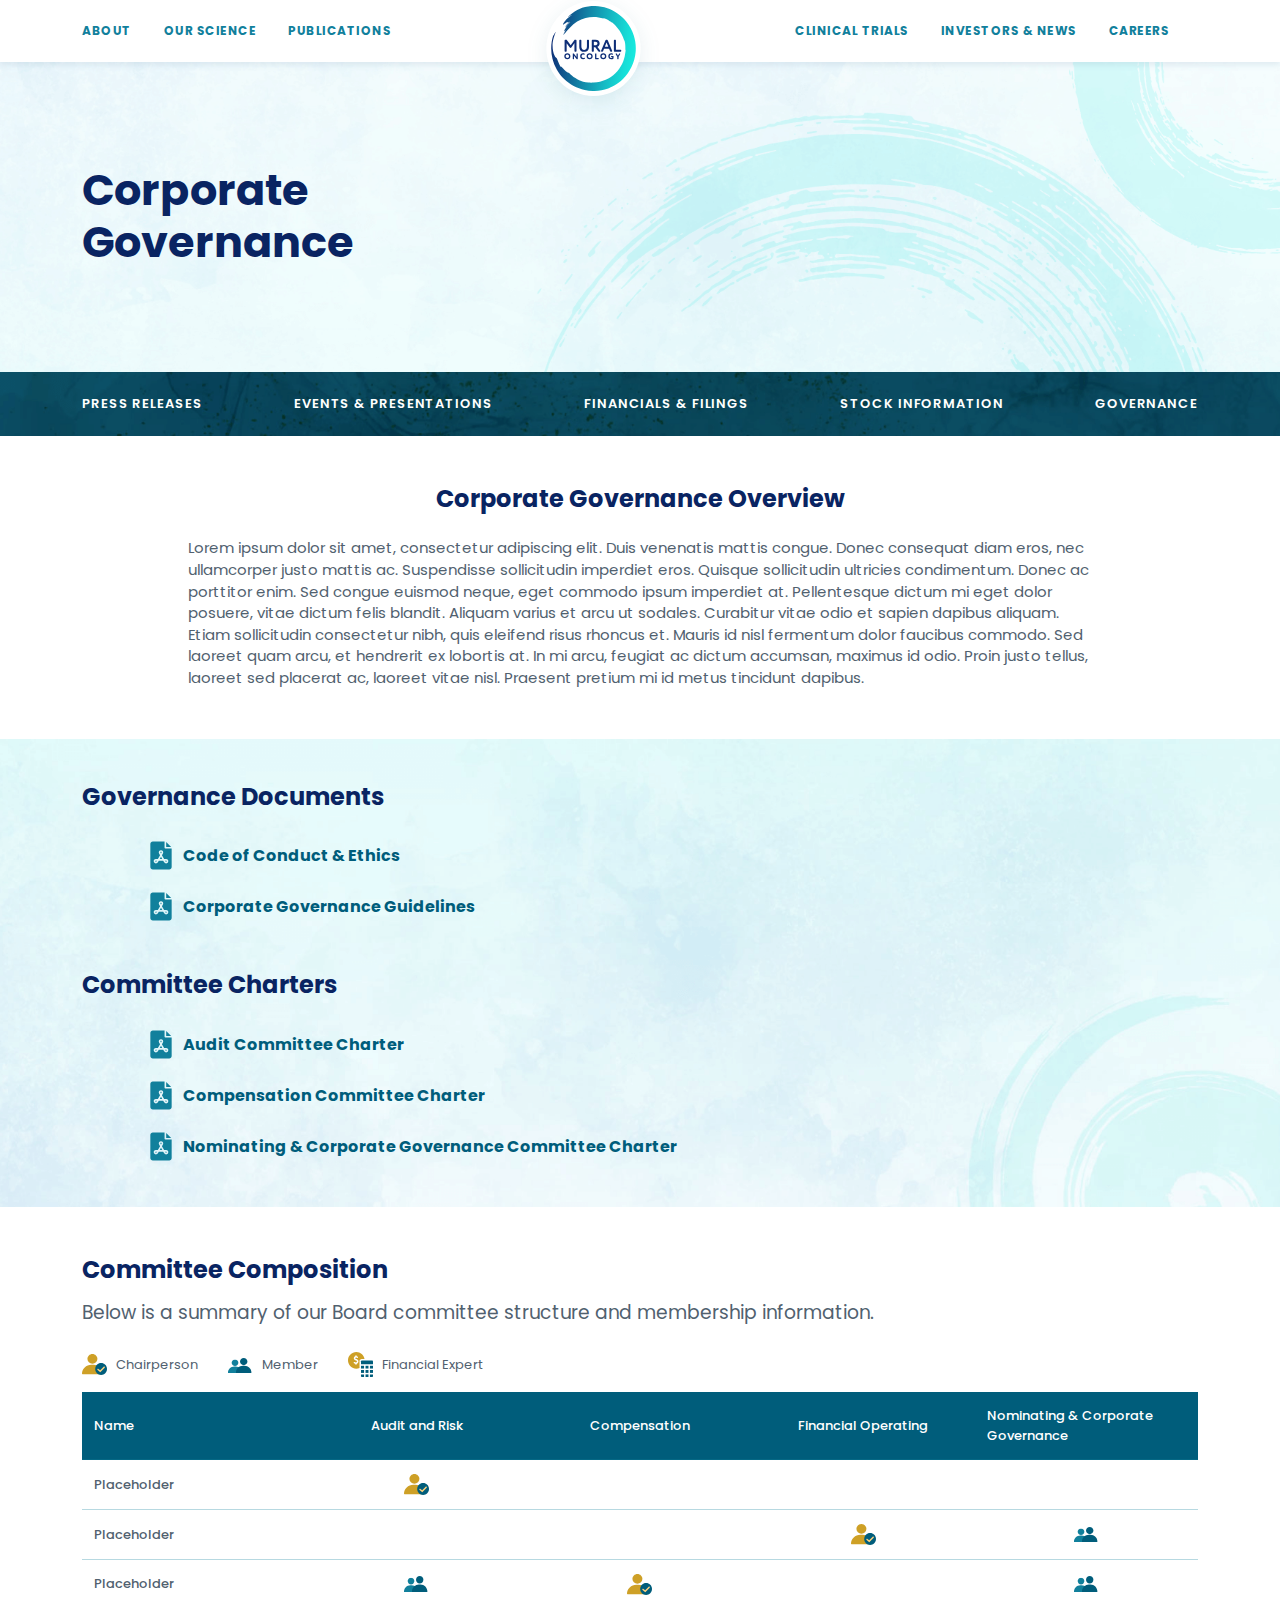
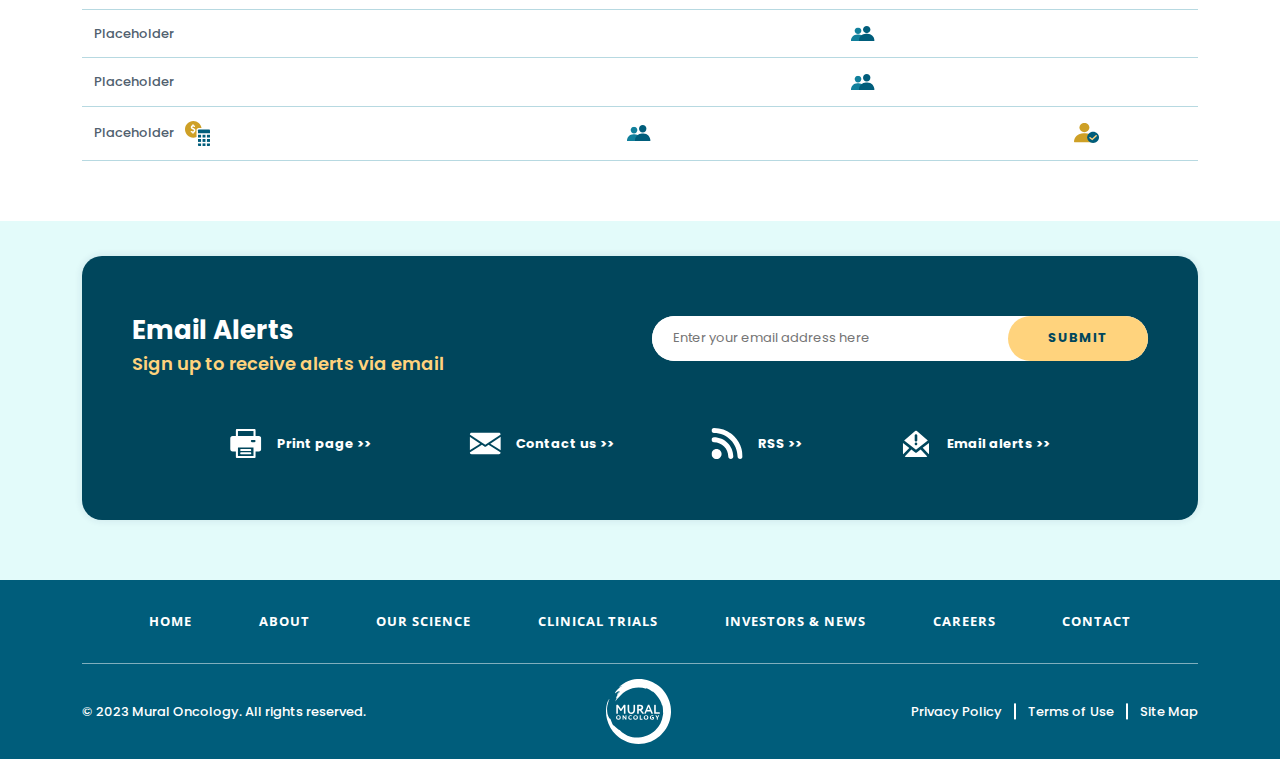
==== commit 2cab863a: "k3" ====
--- a/corporate-governance.html
+++ b/corporate-governance.html
@@ -261,6 +261,378 @@
         </section>
         <!-- cp-section-end -->
 
+        <!-- gd-section -->
+        <section class="gd-section">
+          <div class="container">
+            <div class="gd-section__inner">
+              <div class="gd-grp">
+                <h2 class="h2">Governance Documents</h2>
+                <div class="gd-grp__items-wrap">
+                  <a href="#" class="gd-grp__item">
+                    <div class="icon">
+                      <svg
+                        xmlns="http://www.w3.org/2000/svg"
+                        width="41"
+                        height="41"
+                        viewBox="0 0 41 41"
+                        fill="none"
+                      >
+                        <path
+                          d="M20.5 17.6933L21.2506 16.3933C21.4764 16.0022 21.3258 15.6569 21.2506 15.5266C21.1754 15.3964 20.9516 15.0933 20.5 15.0933C20.0484 15.0933 19.8246 15.3963 19.7494 15.5266C19.6742 15.6569 19.5236 16.0021 19.7494 16.3933L20.5 17.6933Z"
+                          fill="#11809C"
+                        />
+                        <path
+                          d="M12.2878 28.4506C12.2126 28.5809 12.062 28.9261 12.2878 29.3173C12.5136 29.7084 12.8879 29.7506 13.0383 29.7506C13.1888 29.7506 13.5631 29.7084 13.7889 29.3172L14.5395 28.0173H13.0383C12.5868 28.0173 12.3631 28.3204 12.2878 28.4506Z"
+                          fill="#11809C"
+                        />
+                        <path
+                          d="M18.7004 25.615H22.2996L20.5 22.498L18.7004 25.615Z"
+                          fill="#11809C"
+                        />
+                        <path
+                          d="M26.9062 10.4102C26.2429 10.4102 25.7051 9.87235 25.7051 9.20898V0H8.48828C6.5013 0 4.88477 1.61654 4.88477 3.60352V37.3965C4.88477 39.3835 6.5013 41 8.48828 41H32.5117C34.4987 41 36.1152 39.3835 36.1152 37.3965V10.4102H26.9062ZM30.7926 30.5184C30.2018 31.5418 29.1435 32.1529 27.9617 32.1529C26.7798 32.1529 25.7215 31.5419 25.1306 30.5184L23.6865 28.0173H17.3135L15.8694 30.5184C15.2785 31.5418 14.2201 32.1529 13.0383 32.1529H13.0382C11.8564 32.1529 10.7981 31.5418 10.2073 30.5183C9.61642 29.4949 9.61634 28.2728 10.2073 27.2494C10.7982 26.2259 11.8565 25.6149 13.0383 25.6149H15.9264L19.113 20.0956L17.6689 17.5944C17.078 16.571 17.0779 15.3489 17.6689 14.3254C18.2598 13.3019 19.3181 12.6909 20.5 12.6909C21.6819 12.6909 22.7402 13.3019 23.3311 14.3254C23.9221 15.3489 23.922 16.571 23.3311 17.5944L21.887 20.0956L25.0735 25.6149H27.9616C29.1434 25.6149 30.2017 26.2259 30.7926 27.2494C31.3836 28.2729 31.3835 29.4949 30.7926 30.5184Z"
+                          fill="#11809C"
+                        />
+                        <path
+                          d="M27.9617 28.0173H26.4605L27.2111 29.3173C27.4369 29.7084 27.8112 29.7506 27.9617 29.7506C28.1121 29.7506 28.4864 29.7084 28.7121 29.3173C28.938 28.9261 28.7873 28.5809 28.7121 28.4506C28.637 28.3204 28.4132 28.0173 27.9617 28.0173Z"
+                          fill="#11809C"
+                        />
+                        <path
+                          d="M28.1074 0.703369V8.00786H35.4114L28.1074 0.703369Z"
+                          fill="#11809C"
+                        />
+                      </svg>
+                    </div>
+                    <div class="text">Code of Conduct & Ethics</div>
+                  </a>
+                  <a href="#" class="gd-grp__item">
+                    <div class="icon">
+                      <svg
+                        xmlns="http://www.w3.org/2000/svg"
+                        width="41"
+                        height="41"
+                        viewBox="0 0 41 41"
+                        fill="none"
+                      >
+                        <path
+                          d="M20.5 17.6933L21.2506 16.3933C21.4764 16.0022 21.3258 15.6569 21.2506 15.5266C21.1754 15.3964 20.9516 15.0933 20.5 15.0933C20.0484 15.0933 19.8246 15.3963 19.7494 15.5266C19.6742 15.6569 19.5236 16.0021 19.7494 16.3933L20.5 17.6933Z"
+                          fill="#11809C"
+                        />
+                        <path
+                          d="M12.2878 28.4506C12.2126 28.5809 12.062 28.9261 12.2878 29.3173C12.5136 29.7084 12.8879 29.7506 13.0383 29.7506C13.1888 29.7506 13.5631 29.7084 13.7889 29.3172L14.5395 28.0173H13.0383C12.5868 28.0173 12.3631 28.3204 12.2878 28.4506Z"
+                          fill="#11809C"
+                        />
+                        <path
+                          d="M18.7004 25.615H22.2996L20.5 22.498L18.7004 25.615Z"
+                          fill="#11809C"
+                        />
+                        <path
+                          d="M26.9062 10.4102C26.2429 10.4102 25.7051 9.87235 25.7051 9.20898V0H8.48828C6.5013 0 4.88477 1.61654 4.88477 3.60352V37.3965C4.88477 39.3835 6.5013 41 8.48828 41H32.5117C34.4987 41 36.1152 39.3835 36.1152 37.3965V10.4102H26.9062ZM30.7926 30.5184C30.2018 31.5418 29.1435 32.1529 27.9617 32.1529C26.7798 32.1529 25.7215 31.5419 25.1306 30.5184L23.6865 28.0173H17.3135L15.8694 30.5184C15.2785 31.5418 14.2201 32.1529 13.0383 32.1529H13.0382C11.8564 32.1529 10.7981 31.5418 10.2073 30.5183C9.61642 29.4949 9.61634 28.2728 10.2073 27.2494C10.7982 26.2259 11.8565 25.6149 13.0383 25.6149H15.9264L19.113 20.0956L17.6689 17.5944C17.078 16.571 17.0779 15.3489 17.6689 14.3254C18.2598 13.3019 19.3181 12.6909 20.5 12.6909C21.6819 12.6909 22.7402 13.3019 23.3311 14.3254C23.9221 15.3489 23.922 16.571 23.3311 17.5944L21.887 20.0956L25.0735 25.6149H27.9616C29.1434 25.6149 30.2017 26.2259 30.7926 27.2494C31.3836 28.2729 31.3835 29.4949 30.7926 30.5184Z"
+                          fill="#11809C"
+                        />
+                        <path
+                          d="M27.9617 28.0173H26.4605L27.2111 29.3173C27.4369 29.7084 27.8112 29.7506 27.9617 29.7506C28.1121 29.7506 28.4864 29.7084 28.7121 29.3173C28.938 28.9261 28.7873 28.5809 28.7121 28.4506C28.637 28.3204 28.4132 28.0173 27.9617 28.0173Z"
+                          fill="#11809C"
+                        />
+                        <path
+                          d="M28.1074 0.703369V8.00786H35.4114L28.1074 0.703369Z"
+                          fill="#11809C"
+                        />
+                      </svg>
+                    </div>
+                    <div class="text">Corporate Governance Guidelines</div>
+                  </a>
+                </div>
+              </div>
+              <div class="gd-grp mb-0">
+                <h2 class="h2">Committee Charters</h2>
+                <div class="gd-grp__items-wrap">
+                  <a href="#" class="gd-grp__item">
+                    <div class="icon">
+                      <svg
+                        xmlns="http://www.w3.org/2000/svg"
+                        width="41"
+                        height="41"
+                        viewBox="0 0 41 41"
+                        fill="none"
+                      >
+                        <path
+                          d="M20.5 17.6933L21.2506 16.3933C21.4764 16.0022 21.3258 15.6569 21.2506 15.5266C21.1754 15.3964 20.9516 15.0933 20.5 15.0933C20.0484 15.0933 19.8246 15.3963 19.7494 15.5266C19.6742 15.6569 19.5236 16.0021 19.7494 16.3933L20.5 17.6933Z"
+                          fill="#11809C"
+                        />
+                        <path
+                          d="M12.2878 28.4506C12.2126 28.5809 12.062 28.9261 12.2878 29.3173C12.5136 29.7084 12.8879 29.7506 13.0383 29.7506C13.1888 29.7506 13.5631 29.7084 13.7889 29.3172L14.5395 28.0173H13.0383C12.5868 28.0173 12.3631 28.3204 12.2878 28.4506Z"
+                          fill="#11809C"
+                        />
+                        <path
+                          d="M18.7004 25.615H22.2996L20.5 22.498L18.7004 25.615Z"
+                          fill="#11809C"
+                        />
+                        <path
+                          d="M26.9062 10.4102C26.2429 10.4102 25.7051 9.87235 25.7051 9.20898V0H8.48828C6.5013 0 4.88477 1.61654 4.88477 3.60352V37.3965C4.88477 39.3835 6.5013 41 8.48828 41H32.5117C34.4987 41 36.1152 39.3835 36.1152 37.3965V10.4102H26.9062ZM30.7926 30.5184C30.2018 31.5418 29.1435 32.1529 27.9617 32.1529C26.7798 32.1529 25.7215 31.5419 25.1306 30.5184L23.6865 28.0173H17.3135L15.8694 30.5184C15.2785 31.5418 14.2201 32.1529 13.0383 32.1529H13.0382C11.8564 32.1529 10.7981 31.5418 10.2073 30.5183C9.61642 29.4949 9.61634 28.2728 10.2073 27.2494C10.7982 26.2259 11.8565 25.6149 13.0383 25.6149H15.9264L19.113 20.0956L17.6689 17.5944C17.078 16.571 17.0779 15.3489 17.6689 14.3254C18.2598 13.3019 19.3181 12.6909 20.5 12.6909C21.6819 12.6909 22.7402 13.3019 23.3311 14.3254C23.9221 15.3489 23.922 16.571 23.3311 17.5944L21.887 20.0956L25.0735 25.6149H27.9616C29.1434 25.6149 30.2017 26.2259 30.7926 27.2494C31.3836 28.2729 31.3835 29.4949 30.7926 30.5184Z"
+                          fill="#11809C"
+                        />
+                        <path
+                          d="M27.9617 28.0173H26.4605L27.2111 29.3173C27.4369 29.7084 27.8112 29.7506 27.9617 29.7506C28.1121 29.7506 28.4864 29.7084 28.7121 29.3173C28.938 28.9261 28.7873 28.5809 28.7121 28.4506C28.637 28.3204 28.4132 28.0173 27.9617 28.0173Z"
+                          fill="#11809C"
+                        />
+                        <path
+                          d="M28.1074 0.703369V8.00786H35.4114L28.1074 0.703369Z"
+                          fill="#11809C"
+                        />
+                      </svg>
+                    </div>
+                    <div class="text">Audit Committee Charter</div>
+                  </a>
+                  <a href="#" class="gd-grp__item">
+                    <div class="icon">
+                      <svg
+                        xmlns="http://www.w3.org/2000/svg"
+                        width="41"
+                        height="41"
+                        viewBox="0 0 41 41"
+                        fill="none"
+                      >
+                        <path
+                          d="M20.5 17.6933L21.2506 16.3933C21.4764 16.0022 21.3258 15.6569 21.2506 15.5266C21.1754 15.3964 20.9516 15.0933 20.5 15.0933C20.0484 15.0933 19.8246 15.3963 19.7494 15.5266C19.6742 15.6569 19.5236 16.0021 19.7494 16.3933L20.5 17.6933Z"
+                          fill="#11809C"
+                        />
+                        <path
+                          d="M12.2878 28.4506C12.2126 28.5809 12.062 28.9261 12.2878 29.3173C12.5136 29.7084 12.8879 29.7506 13.0383 29.7506C13.1888 29.7506 13.5631 29.7084 13.7889 29.3172L14.5395 28.0173H13.0383C12.5868 28.0173 12.3631 28.3204 12.2878 28.4506Z"
+                          fill="#11809C"
+                        />
+                        <path
+                          d="M18.7004 25.615H22.2996L20.5 22.498L18.7004 25.615Z"
+                          fill="#11809C"
+                        />
+                        <path
+                          d="M26.9062 10.4102C26.2429 10.4102 25.7051 9.87235 25.7051 9.20898V0H8.48828C6.5013 0 4.88477 1.61654 4.88477 3.60352V37.3965C4.88477 39.3835 6.5013 41 8.48828 41H32.5117C34.4987 41 36.1152 39.3835 36.1152 37.3965V10.4102H26.9062ZM30.7926 30.5184C30.2018 31.5418 29.1435 32.1529 27.9617 32.1529C26.7798 32.1529 25.7215 31.5419 25.1306 30.5184L23.6865 28.0173H17.3135L15.8694 30.5184C15.2785 31.5418 14.2201 32.1529 13.0383 32.1529H13.0382C11.8564 32.1529 10.7981 31.5418 10.2073 30.5183C9.61642 29.4949 9.61634 28.2728 10.2073 27.2494C10.7982 26.2259 11.8565 25.6149 13.0383 25.6149H15.9264L19.113 20.0956L17.6689 17.5944C17.078 16.571 17.0779 15.3489 17.6689 14.3254C18.2598 13.3019 19.3181 12.6909 20.5 12.6909C21.6819 12.6909 22.7402 13.3019 23.3311 14.3254C23.9221 15.3489 23.922 16.571 23.3311 17.5944L21.887 20.0956L25.0735 25.6149H27.9616C29.1434 25.6149 30.2017 26.2259 30.7926 27.2494C31.3836 28.2729 31.3835 29.4949 30.7926 30.5184Z"
+                          fill="#11809C"
+                        />
+                        <path
+                          d="M27.9617 28.0173H26.4605L27.2111 29.3173C27.4369 29.7084 27.8112 29.7506 27.9617 29.7506C28.1121 29.7506 28.4864 29.7084 28.7121 29.3173C28.938 28.9261 28.7873 28.5809 28.7121 28.4506C28.637 28.3204 28.4132 28.0173 27.9617 28.0173Z"
+                          fill="#11809C"
+                        />
+                        <path
+                          d="M28.1074 0.703369V8.00786H35.4114L28.1074 0.703369Z"
+                          fill="#11809C"
+                        />
+                      </svg>
+                    </div>
+                    <div class="text">Compensation Committee Charter</div>
+                  </a>
+                  <a href="#" class="gd-grp__item">
+                    <div class="icon">
+                      <svg
+                        xmlns="http://www.w3.org/2000/svg"
+                        width="41"
+                        height="41"
+                        viewBox="0 0 41 41"
+                        fill="none"
+                      >
+                        <path
+                          d="M20.5 17.6933L21.2506 16.3933C21.4764 16.0022 21.3258 15.6569 21.2506 15.5266C21.1754 15.3964 20.9516 15.0933 20.5 15.0933C20.0484 15.0933 19.8246 15.3963 19.7494 15.5266C19.6742 15.6569 19.5236 16.0021 19.7494 16.3933L20.5 17.6933Z"
+                          fill="#11809C"
+                        />
+                        <path
+                          d="M12.2878 28.4506C12.2126 28.5809 12.062 28.9261 12.2878 29.3173C12.5136 29.7084 12.8879 29.7506 13.0383 29.7506C13.1888 29.7506 13.5631 29.7084 13.7889 29.3172L14.5395 28.0173H13.0383C12.5868 28.0173 12.3631 28.3204 12.2878 28.4506Z"
+                          fill="#11809C"
+                        />
+                        <path
+                          d="M18.7004 25.615H22.2996L20.5 22.498L18.7004 25.615Z"
+                          fill="#11809C"
+                        />
+                        <path
+                          d="M26.9062 10.4102C26.2429 10.4102 25.7051 9.87235 25.7051 9.20898V0H8.48828C6.5013 0 4.88477 1.61654 4.88477 3.60352V37.3965C4.88477 39.3835 6.5013 41 8.48828 41H32.5117C34.4987 41 36.1152 39.3835 36.1152 37.3965V10.4102H26.9062ZM30.7926 30.5184C30.2018 31.5418 29.1435 32.1529 27.9617 32.1529C26.7798 32.1529 25.7215 31.5419 25.1306 30.5184L23.6865 28.0173H17.3135L15.8694 30.5184C15.2785 31.5418 14.2201 32.1529 13.0383 32.1529H13.0382C11.8564 32.1529 10.7981 31.5418 10.2073 30.5183C9.61642 29.4949 9.61634 28.2728 10.2073 27.2494C10.7982 26.2259 11.8565 25.6149 13.0383 25.6149H15.9264L19.113 20.0956L17.6689 17.5944C17.078 16.571 17.0779 15.3489 17.6689 14.3254C18.2598 13.3019 19.3181 12.6909 20.5 12.6909C21.6819 12.6909 22.7402 13.3019 23.3311 14.3254C23.9221 15.3489 23.922 16.571 23.3311 17.5944L21.887 20.0956L25.0735 25.6149H27.9616C29.1434 25.6149 30.2017 26.2259 30.7926 27.2494C31.3836 28.2729 31.3835 29.4949 30.7926 30.5184Z"
+                          fill="#11809C"
+                        />
+                        <path
+                          d="M27.9617 28.0173H26.4605L27.2111 29.3173C27.4369 29.7084 27.8112 29.7506 27.9617 29.7506C28.1121 29.7506 28.4864 29.7084 28.7121 29.3173C28.938 28.9261 28.7873 28.5809 28.7121 28.4506C28.637 28.3204 28.4132 28.0173 27.9617 28.0173Z"
+                          fill="#11809C"
+                        />
+                        <path
+                          d="M28.1074 0.703369V8.00786H35.4114L28.1074 0.703369Z"
+                          fill="#11809C"
+                        />
+                      </svg>
+                    </div>
+                    <div class="text">
+                      Nominating & Corporate Governance Committee Charter
+                    </div>
+                  </a>
+                </div>
+              </div>
+            </div>
+          </div>
+        </section>
+        <!-- gd-section-end -->
+
+        <!-- cc-section -->
+        <section class="cc-section">
+          <div class="container">
+            <div class="css-section__inner">
+              <div class="cc-section__inner">
+                <div class="cc-section__title">
+                  <h2 class="h2">Committee Composition</h2>
+                  <p class="p-lg mb-0">
+                    Below is a summary of our Board committee structure and
+                    membership information.
+                  </p>
+                </div>
+
+                <div class="cc-main-contents">
+                  <div class="cc-tbl-title">
+                    <div class="cc-tbl-title__item">
+                      <div class="icon">
+                        <img src="images/user-checked.svg" alt="" />
+                      </div>
+                      <div class="txt">Chairperson</div>
+                    </div>
+                    <div class="cc-tbl-title__item">
+                      <div class="icon">
+                        <img src="images/member.svg" alt="" />
+                      </div>
+                      <div class="txt">Member</div>
+                    </div>
+                    <div class="cc-tbl-title__item">
+                      <div class="icon">
+                        <img src="images/financial-calculator.svg" alt="" />
+                      </div>
+                      <div class="txt">Financial Expert</div>
+                    </div>
+                  </div>
+
+                  <div class="cc-table">
+                    <table>
+                      <thead>
+                        <tr>
+                          <td>Name</td>
+                          <td>Audit and Risk</td>
+                          <td>Compensation</td>
+                          <td>Financial Operating</td>
+                          <td>Nominating & Corporate Governance</td>
+                        </tr>
+                      </thead>
+                      <tbody>
+                        <tr>
+                          <td>Placeholder</td>
+                          <td>
+                            <img
+                              src="images/user-checked.svg"
+                              alt=""
+                              class="ic-img"
+                            />
+                          </td>
+                          <td></td>
+                          <td></td>
+                          <td></td>
+                        </tr>
+                        <tr>
+                          <td>Placeholder</td>
+                          <td></td>
+                          <td></td>
+                          <td>
+                            <img
+                              src="images/user-checked.svg"
+                              alt=""
+                              class="ic-img"
+                            />
+                          </td>
+                          <td>
+                            <img
+                              src="images/member.svg"
+                              alt=""
+                              class="ic-img"
+                            />
+                          </td>
+                        </tr>
+                        <tr>
+                          <td>Placeholder</td>
+                          <td>
+                            <img
+                              src="images/member.svg"
+                              alt=""
+                              class="ic-img"
+                            />
+                          </td>
+                          <td>
+                            <img
+                              src="images/user-checked.svg"
+                              alt=""
+                              class="ic-img"
+                            />
+                          </td>
+                          <td></td>
+                          <td>
+                            <img
+                              src="images/member.svg"
+                              alt=""
+                              class="ic-img"
+                            />
+                          </td>
+                        </tr>
+                        <tr>
+                          <td>Placeholder</td>
+                          <td></td>
+                          <td></td>
+                          <td>
+                            <img
+                              src="images/member.svg"
+                              alt=""
+                              class="ic-img"
+                            />
+                          </td>
+                          <td></td>
+                        </tr>
+                        <tr>
+                          <td>Placeholder</td>
+                          <td><img src="images" alt="" class="ic-img" /></td>
+                          <td></td>
+                          <td>
+                            <img
+                              src="images/member.svg"
+                              alt=""
+                              class="ic-img"
+                            />
+                          </td>
+                          <td></td>
+                        </tr>
+                        <tr>
+                          <td>
+                            Placeholder
+                            <img
+                              src="images/financial-calculator.svg"
+                              alt=""
+                              class="ic-img ms-xl-2 ms-1 d-inline-block"
+                            />
+                          </td>
+                          <td></td>
+                          <td>
+                            <img
+                              src="images/member.svg"
+                              alt=""
+                              class="ic-img"
+                            />
+                          </td>
+                          <td></td>
+                          <td>
+                            <img
+                              src="images/user-checked.svg"
+                              alt=""
+                              class="ic-img"
+                            />
+                          </td>
+                        </tr>
+                      </tbody>
+                    </table>
+                  </div>
+                </div>
+              </div>
+            </div>
+          </div>
+        </section>
+        <!-- cc-section-end -->
+
         <!-- cta-section -->
         <section class="cta-section">
           <div class="container">
--- a/css/default-edit.css
+++ b/css/default-edit.css
@@ -140,6 +140,9 @@
 .bg-theme5 {
     background: var(--theme__color5) !important;
 }
+.bg-white {
+    background: #fff !important;
+}
 
 /* hover--bg */
 .hover-bg-theme1:hover {
--- a/style.css
+++ b/style.css
@@ -433,6 +433,10 @@
   font-size: 18px;
   line-height: 144.444%;
 }
+.p-lg {
+  font-size: 25px;
+  font-weight: 400;
+}
 .cont-blk {
   display: flex;
   flex-direction: column;
@@ -953,7 +957,7 @@
 }
 .pagination ul li a {
   font-size: 20px;
-  font-weight: 400;
+  font-weight: 700;
   line-height: 162.5%;
   color: #005D7B;
   transition: 0.3s;
@@ -961,4 +965,203 @@
 .pagination ul li a:hover {
   color: var(--theme__color2);
 }
-/* ---pagination---end */+/* ---pagination---end */
+
+
+
+/* ---gd-section--- */
+.gd-section {
+  padding: 60px 0 50px;
+  background: url('images/gd-bg.png') no-repeat center center/cover;
+}
+.gd-section__inner {
+
+}
+
+.gd-grp {
+  margin-bottom: 77px;
+}
+.gd-grp h3 {
+
+}
+.gd-grp__items-wrap {
+  gap: 18px;
+  margin-left: 100px;
+  flex-direction: column;
+  display: flex;
+}
+.gd-grp__item {
+  gap: 12px;
+  align-items: center;
+  display: flex;
+}
+.gd-grp__item .icon {
+  flex-shrink: 0;
+}
+.gd-grp__item .icon svg {
+  width: 100%;
+}
+.gd-grp__item .icon svg [fill="#11809C"] {
+  transition: 0.3s;
+}
+.gd-grp__item:hover .icon svg [fill="#11809C"] {
+  fill: var(--theme__color2);
+}
+.gd-grp__item .text {
+  font-size: 20px;
+  font-weight: 700;
+  color: #005D7B;
+  transition: 0.3s;
+}
+.gd-grp__item:hover .text {
+  color: var(--theme__color2);
+}
+/* ---gd-section---end */
+
+
+/* --cc-section--- */
+.cc-section {
+  padding: 80px 0 90px;
+}
+.cc-section__inner {
+
+}
+.cc-section__title {
+  margin-bottom: 25px;
+}
+.cc-section__title .h2 {
+  margin-bottom: 20px;
+}
+
+.cc-main-contents {
+
+}
+.cc-tbl-title {
+  margin-bottom: 23px;
+  gap: 72px;
+  display: flex;
+  flex-wrap: wrap;
+}
+.cc-tbl-title__item {
+  gap: 16px;
+  display: flex;
+  align-items: center;
+}
+.cc-tbl-title__item .icon {
+
+}
+.cc-tbl-title__item .icon img {
+
+}
+.cc-tbl-title__item .txt {
+  font-size: 16px;
+  font-weight: 400;
+  color: #51616F;
+}
+
+.cc-table {
+  overflow: auto;
+}
+.cc-table table {
+  min-width: 620px;
+}
+.cc-table table td {
+  padding: 18px 15px;
+  font-size: 16px;
+  font-weight: 500;
+  border-bottom: 1px solid rgba(17, 128, 156, 0.30);
+}
+.cc-table table tbody tr:first-child td {
+  border-top: none;
+}
+.cc-table table td:not(:last-child, :first-child) {
+  text-align: center;
+}
+.cc-table table thead td {
+  background: #005D7B;
+  color: #fff;
+}
+.cc-table table .ic-img {
+  text-align: center;
+  margin: 0 auto;
+  display: block;
+}
+/* --cc-section---end */
+
+
+/* ---sq-section--- */
+.sq-section {
+
+  background: url('images/sq-bg.png') no-repeat center center/cover;
+}
+.sq-section__title {
+  padding: 25px 0;
+  background: #fff;
+  filter: drop-shadow(3px 3px 6px rgba(0, 93, 123, 0.13));
+}
+.sq-section__title__inner {
+
+}
+
+.sq-section__inner {
+  padding: 65px 10.7% 65px;
+}
+.sq-content {
+
+}
+.sq-content h3 {
+  font-size: 25px;
+  margin-bottom: 32px;
+  font-weight: 400;
+  color: #51616F;
+}
+.sq-content .h6 {
+  font-size: 16px;
+  font-weight: 400;
+  color: #51616F;
+  line-height: 203.125%;
+}
+.sq-table {
+  margin-bottom: 20px;
+}
+.sq-table table {
+
+}
+.sq-table td {
+  padding: 18px 40px;
+  font-size: 16px;
+  font-weight: 500;
+  color: #51616F;
+  border-bottom: 1px solid rgba(17, 128, 156, 0.30);
+}
+.sq-table tr:first-child td {
+  border-top: 1px solid rgba(17, 128, 156, 0.30);
+}
+/* ---sq-section---end */
+
+
+/* ---sc-section--- */
+.sc-section {
+  padding: 85px 0;
+  background: url('images/sc-bg.png') no-repeat center center/cover;
+  color: #fff;
+}
+.sc-section__inner {
+  padding: 0 10.7%;
+}
+.sc-sec-title {
+  margin-bottom: 38px;
+}
+
+.stock-chart {
+
+}
+.stock-chart .img-main {
+
+}
+.idf3 {
+  margin-top: 28px !important;
+  font-size: 16px;
+  font-weight: 400;
+}
+/* ---sc-section---end */--- a/css/responsive.css
+++ b/css/responsive.css
@@ -219,11 +219,99 @@
     .prf-section__inner {
         padding: 30px 0 50px;
     }
+
+
+    .gd-section {
+        padding: 45px 0 40px;
+    }
+    .gd-grp__item .text {
+        font-size: 16px;
+    }
+    .gd-grp__item .icon {
+        width: 28px;
+    }
+    .gd-grp__item {
+        gap: 8px;
+    }
+    .gd-grp__items-wrap {
+        gap: 10px;
+        margin-left: 65px;
+    }
+    .gd-grp {
+        margin-bottom: 45px;
+    }
+
+    .cc-section {
+        padding: 50px 0 60px;
+    }
+    .p-lg {
+        font-size: 18.7px;
+    }
+    .cc-section__title .h2 {
+        margin-bottom: 16px;
+    }
+    .cc-tbl-title__item .icon {
+        width: 25px;
+    }
+    .cc-tbl-title__item {
+        gap: 9px;
+    }
+    .cc-tbl-title {
+        margin-bottom: 15px;
+        gap: 30px;
+    }
+    .cc-tbl-title__item .txt {
+        font-size: 13px;;
+    }
+    .cc-table table td {
+        padding: 14px 12px;
+        font-size: 13px;
+    }
+    .cc-table table .ic-img {
+        width: 25px;
+    }
+
+
+    .sq-section__title {
+        padding: 20px 0;
+    }
+    .sq-content h3 {
+        font-size: 18px;
+        margin-bottom: 25px;
+    }
+    .sq-section__inner {
+        padding: 45px 10.7% 45px;
+    }
+    .sq-table td {
+        padding: 13px 30px;
+        font-size: 13px;
+    }
+    .sq-content .h6 {
+        font-size: 13px;
+    }
+
+    .sc-section {
+        padding: 50px 0;
+    }
+    .sc-sec-title {
+        margin-bottom: 28px;
+    }
+    .idf3 {
+        margin-top: 20px !important;
+        font-size: 13px;
+    }
 }
 
 
 @media (max-width: 1199px) {
     .cp-section__inner {
+        padding: 0;
+    }
+
+    .sq-section__inner {
+        padding: 45px 0 45px;
+    }
+    .sc-section__inner {
         padding: 0;
     }
 }
@@ -271,6 +359,10 @@
     }
     .footer__logo {
         order: -5;
+    }
+
+    .p-lg {
+        font-size: 16px;
     }
 }
 
@@ -366,6 +458,16 @@
     }
 
 
+    .gd-grp__items-wrap {
+        margin-left: 20px;
+    } 
+
+    .gd-grp__item .text {
+        font-size: 14px;
+    }
+    .gd-grp__item .icon {
+        width: 22px;
+    }
 }
 
 
@@ -384,6 +486,12 @@
     .pagination ul {
         gap: 13px;
     }
+
+
+    .sq-table td {
+        padding: 12px 5px;
+        font-size: 12px;
+    }
 }
 
 
@@ -395,4 +503,12 @@
     .cta__sr-content h4 {
         font-size: 15px;
     }
+
+    .gd-grp__items-wrap {
+        margin-left: 10px;
+    }
+
+    .p-lg {
+        font-size: 14.5px;
+    }
 }
